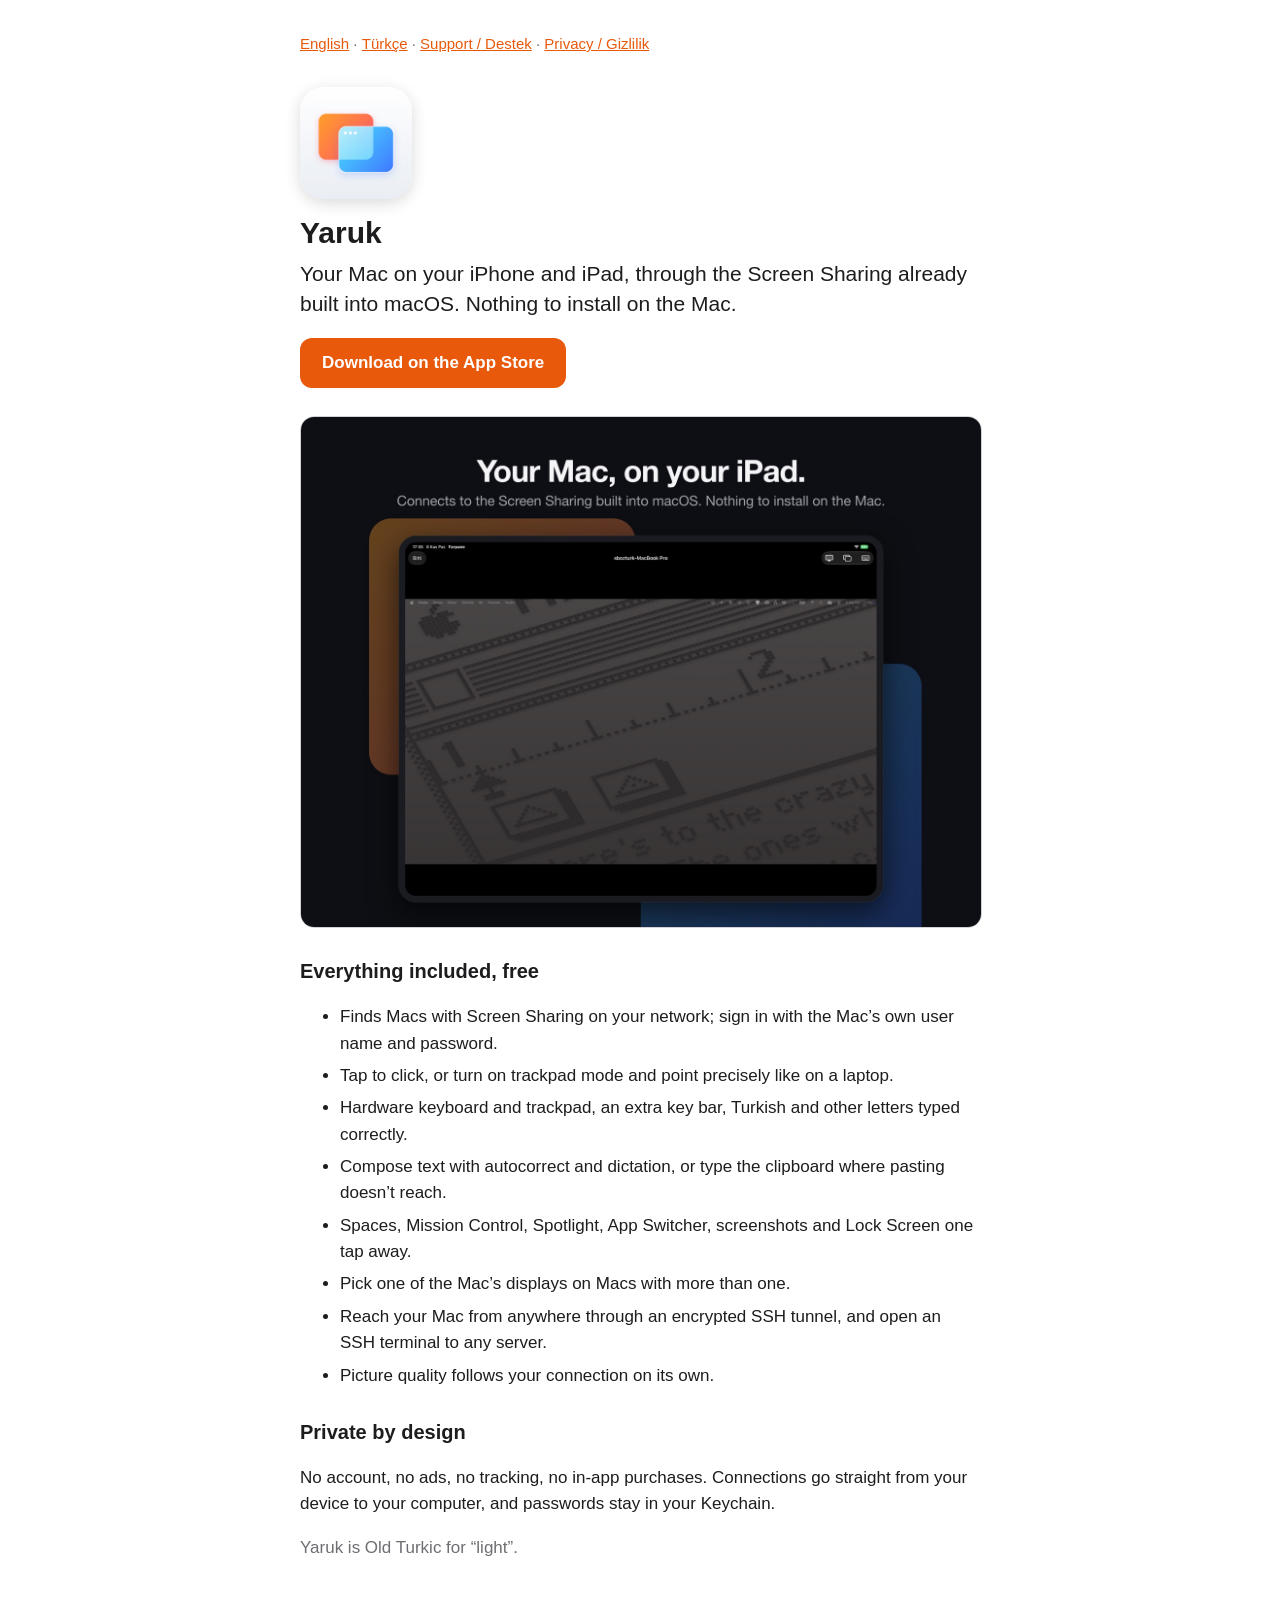
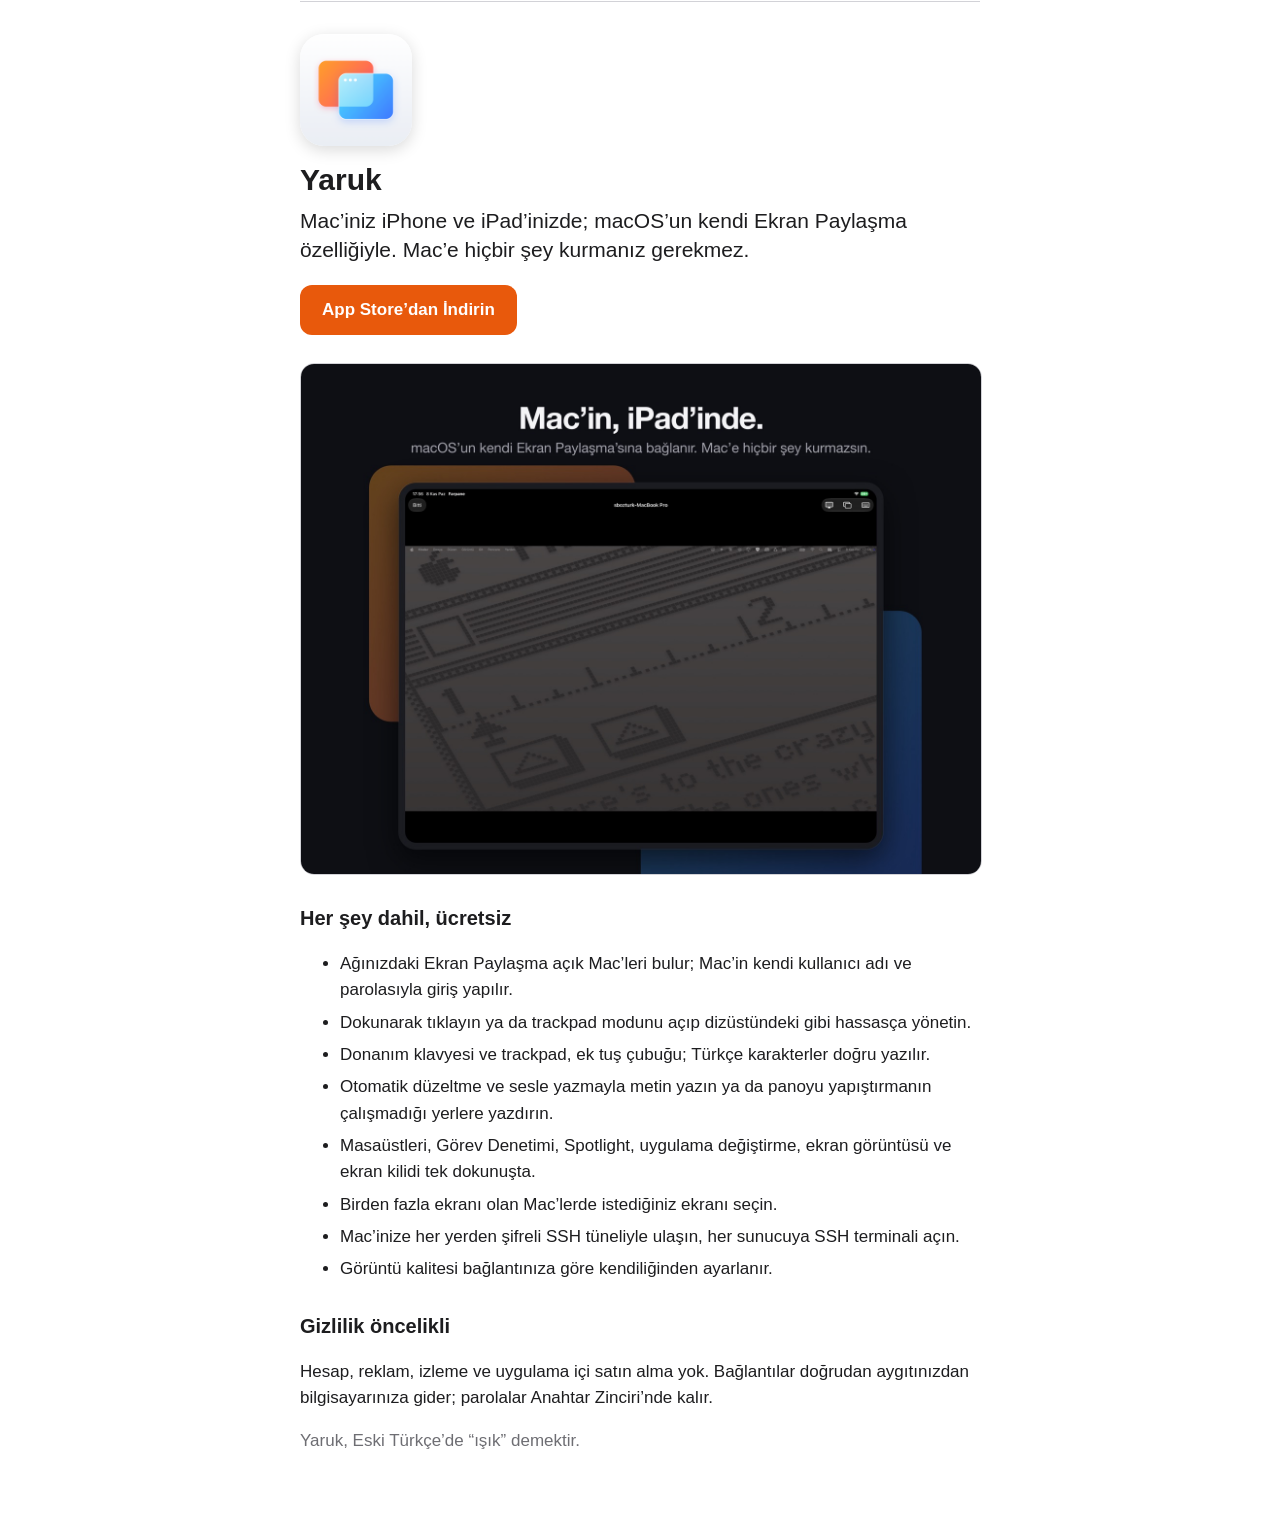
==== yaruk/index.html @ 724963b7 "Yaruk: home, privacy and support pages" ====
<!doctype html>
<html lang="en">
<head>
<meta charset="utf-8">
<meta name="viewport" content="width=device-width, initial-scale=1">
<title>Yaruk: Screen Sharing for iPhone and iPad</title>
<meta name="description" content="Control your Mac from iPhone and iPad with the Screen Sharing built into macOS. Free, private, nothing to install on the Mac.">
<meta name="apple-itunes-app" content="app-id=6831598272">
<link rel="icon" href="img/icon.png">
<link rel="stylesheet" href="style.css">
</head>
<body>
<main>
<nav><a href="#en">English</a> · <a href="#tr" lang="tr">Türkçe</a> · <a href="support.html">Support / Destek</a> · <a href="privacy.html">Privacy / Gizlilik</a></nav>

<article id="en" class="hero">
<img class="icon" src="img/icon.png" width="112" height="112" alt="">
<h1>Yaruk</h1>
<p class="tagline">Your Mac on your iPhone and iPad, through the Screen Sharing already built into macOS. Nothing to install on the Mac.</p>
<p><a class="button" href="https://apps.apple.com/app/id6831598272">Download on the App Store</a></p>
<img class="shot" src="img/ipad-en.jpg" alt="Yaruk showing a Mac desktop on an iPad">
<h2>Everything included, free</h2>
<ul>
<li>Finds Macs with Screen Sharing on your network; sign in with the Mac’s own user name and password.</li>
<li>Tap to click, or turn on trackpad mode and point precisely like on a laptop.</li>
<li>Hardware keyboard and trackpad, an extra key bar, Turkish and other letters typed correctly.</li>
<li>Compose text with autocorrect and dictation, or type the clipboard where pasting doesn’t reach.</li>
<li>Spaces, Mission Control, Spotlight, App Switcher, screenshots and Lock Screen one tap away.</li>
<li>Pick one of the Mac’s displays on Macs with more than one.</li>
<li>Reach your Mac from anywhere through an encrypted SSH tunnel, and open an SSH terminal to any server.</li>
<li>Picture quality follows your connection on its own.</li>
</ul>
<h2>Private by design</h2>
<p>No account, no ads, no tracking, no in-app purchases. Connections go straight from your device to your computer, and passwords stay in your Keychain.</p>
<p class="date">Yaruk is Old Turkic for “light”.</p>
</article>

<article id="tr" lang="tr" class="hero">
<img class="icon" src="img/icon.png" width="112" height="112" alt="">
<h1>Yaruk</h1>
<p class="tagline">Mac’iniz iPhone ve iPad’inizde; macOS’un kendi Ekran Paylaşma özelliğiyle. Mac’e hiçbir şey kurmanız gerekmez.</p>
<p><a class="button" href="https://apps.apple.com/tr/app/id6831598272">App Store’dan İndirin</a></p>
<img class="shot" src="img/ipad-tr.jpg" alt="iPad’de Mac masaüstünü gösteren Yaruk">
<h2>Her şey dahil, ücretsiz</h2>
<ul>
<li>Ağınızdaki Ekran Paylaşma açık Mac’leri bulur; Mac’in kendi kullanıcı adı ve parolasıyla giriş yapılır.</li>
<li>Dokunarak tıklayın ya da trackpad modunu açıp dizüstündeki gibi hassasça yönetin.</li>
<li>Donanım klavyesi ve trackpad, ek tuş çubuğu; Türkçe karakterler doğru yazılır.</li>
<li>Otomatik düzeltme ve sesle yazmayla metin yazın ya da panoyu yapıştırmanın çalışmadığı yerlere yazdırın.</li>
<li>Masaüstleri, Görev Denetimi, Spotlight, uygulama değiştirme, ekran görüntüsü ve ekran kilidi tek dokunuşta.</li>
<li>Birden fazla ekranı olan Mac’lerde istediğiniz ekranı seçin.</li>
<li>Mac’inize her yerden şifreli SSH tüneliyle ulaşın, her sunucuya SSH terminali açın.</li>
<li>Görüntü kalitesi bağlantınıza göre kendiliğinden ayarlanır.</li>
</ul>
<h2>Gizlilik öncelikli</h2>
<p>Hesap, reklam, izleme ve uygulama içi satın alma yok. Bağlantılar doğrudan aygıtınızdan bilgisayarınıza gider; parolalar Anahtar Zinciri’nde kalır.</p>
<p class="date">Yaruk, Eski Türkçe’de “ışık” demektir.</p>
</article>
</main>
</body>
</html>
---- yaruk/style.css ----
:root { color-scheme: light dark; --bg: #fff; --fg: #1d1d1f; --muted: #6e6e73; --accent: #e8590c; --line: #d2d2d7; }
@media (prefers-color-scheme: dark) { :root { --bg: #000; --fg: #f5f5f7; --muted: #a1a1a6; --accent: #ff8a3d; --line: #38383a; } }
body { margin: 0; background: var(--bg); color: var(--fg); font: 17px/1.55 -apple-system, BlinkMacSystemFont, "Helvetica Neue", sans-serif; }
main { max-width: 680px; margin: 0 auto; padding: 32px 16px 64px; }
nav { font-size: 15px; color: var(--muted); }
a { color: var(--accent); }
article { padding-top: 24px; }
article + article { margin-top: 40px; border-top: 1px solid var(--line); }
h1 { font-size: 30px; line-height: 1.2; margin: 0 0 4px; }
h2 { font-size: 20px; margin: 28px 0 8px; }
.date { color: var(--muted); margin-top: 0; }
li { margin: 6px 0; }
code { font: 15px ui-monospace, Menlo, monospace; overflow-wrap: anywhere; }
.hero { text-align: left; }
.icon { display: block; border-radius: 24px; margin: 8px 0 16px; box-shadow: 0 4px 16px rgb(0 0 0 / 0.15); }
.tagline { font-size: 21px; line-height: 1.4; margin: 8px 0 20px; }
.button { display: inline-block; padding: 12px 22px; border-radius: 12px; background: var(--accent); color: #fff; font-weight: 600; text-decoration: none; }
.button:hover { filter: brightness(1.08); }
.shot { display: block; width: 100%; height: auto; margin: 28px 0 8px; border-radius: 14px; border: 1px solid var(--line); }
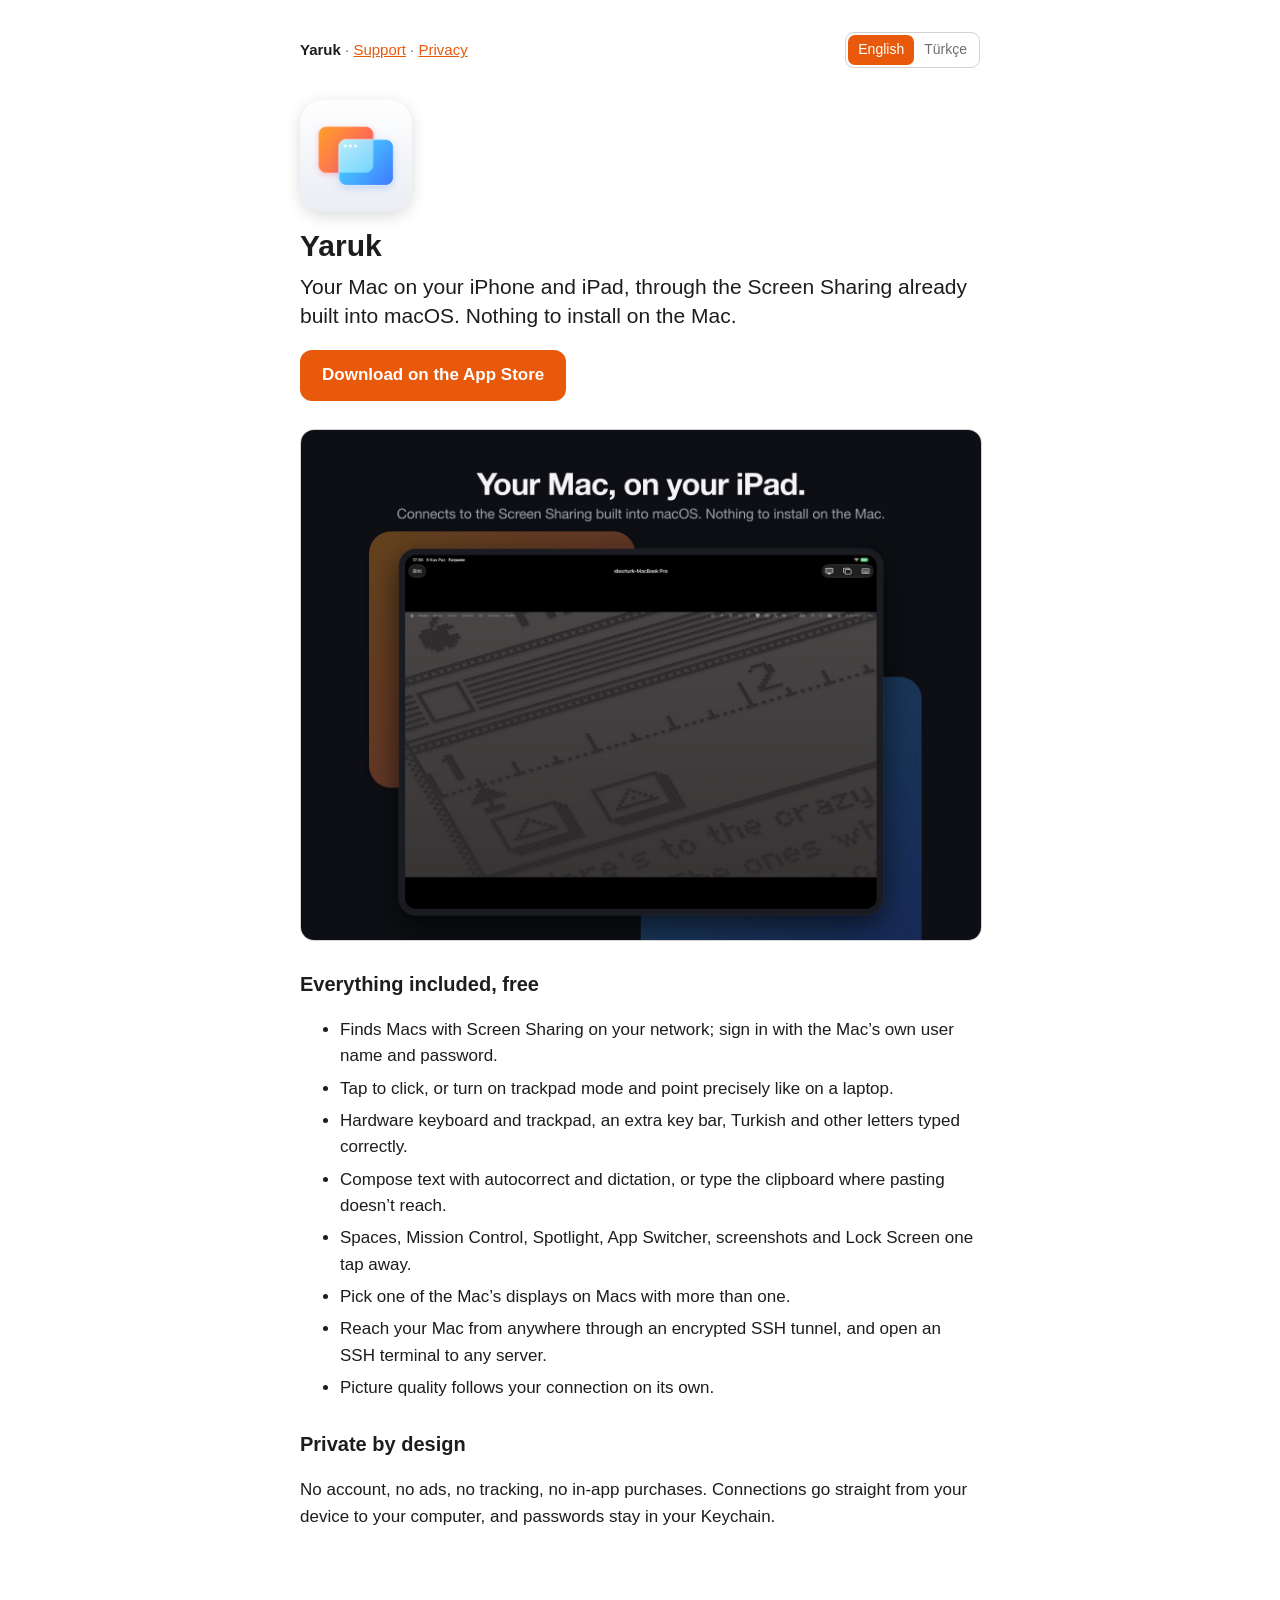
==== commit 5dc39e1d: "Yaruk: one language at a time with a language switch" ====
--- a/yaruk/index.html
+++ b/yaruk/index.html
@@ -1,5 +1,5 @@
 <!doctype html>
-<html lang="en">
+<html lang="en" data-title-tr="Yaruk: iPhone ve iPad için Ekran Paylaşma">
 <head>
 <meta charset="utf-8">
 <meta name="viewport" content="width=device-width, initial-scale=1">
@@ -8,12 +8,26 @@
 <meta name="apple-itunes-app" content="app-id=6831598272">
 <link rel="icon" href="img/icon.png">
 <link rel="stylesheet" href="style.css">
+<script>
+(function () {
+  var l, h = location.hash.slice(1);
+  try { l = localStorage.getItem("lang"); } catch (e) {}
+  if (h === "en" || h === "tr") l = h;
+  if (l !== "en" && l !== "tr") l = /^tr/i.test(navigator.language || "") ? "tr" : "en";
+  document.documentElement.setAttribute("data-lang", l);
+  document.documentElement.lang = l;
+})();
+</script>
+
 </head>
 <body>
 <main>
-<nav><a href="#en">English</a> · <a href="#tr" lang="tr">Türkçe</a> · <a href="support.html">Support / Destek</a> · <a href="privacy.html">Privacy / Gizlilik</a></nav>
+<header class="top">
+<nav><a href="index.html" aria-current="page">Yaruk</a> · <a href="support.html"><span data-l="en">Support</span><span data-l="tr">Destek</span></a> · <a href="privacy.html"><span data-l="en">Privacy</span><span data-l="tr">Gizlilik</span></a></nav>
+<div class="lang" role="group" aria-label="Language / Dil"><button type="button" data-set="en">English</button><button type="button" data-set="tr">Türkçe</button></div>
+</header>
 
-<article id="en" class="hero">
+<article data-l="en" class="hero">
 <img class="icon" src="img/icon.png" width="112" height="112" alt="">
 <h1>Yaruk</h1>
 <p class="tagline">Your Mac on your iPhone and iPad, through the Screen Sharing already built into macOS. Nothing to install on the Mac.</p>
@@ -32,10 +46,9 @@
 </ul>
 <h2>Private by design</h2>
 <p>No account, no ads, no tracking, no in-app purchases. Connections go straight from your device to your computer, and passwords stay in your Keychain.</p>
-<p class="date">Yaruk is Old Turkic for “light”.</p>
 </article>
 
-<article id="tr" lang="tr" class="hero">
+<article lang="tr" data-l="tr" class="hero">
 <img class="icon" src="img/icon.png" width="112" height="112" alt="">
 <h1>Yaruk</h1>
 <p class="tagline">Mac’iniz iPhone ve iPad’inizde; macOS’un kendi Ekran Paylaşma özelliğiyle. Mac’e hiçbir şey kurmanız gerekmez.</p>
@@ -54,8 +67,21 @@
 </ul>
 <h2>Gizlilik öncelikli</h2>
 <p>Hesap, reklam, izleme ve uygulama içi satın alma yok. Bağlantılar doğrudan aygıtınızdan bilgisayarınıza gider; parolalar Anahtar Zinciri’nde kalır.</p>
-<p class="date">Yaruk, Eski Türkçe’de “ışık” demektir.</p>
 </article>
 </main>
+<script>
+(function () {
+  var root = document.documentElement, titles = { en: document.title, tr: root.getAttribute("data-title-tr") };
+  function set(l) {
+    root.setAttribute("data-lang", l);
+    root.lang = l;
+    document.title = titles[l];
+    document.querySelectorAll("[data-set]").forEach(function (b) { b.setAttribute("aria-pressed", b.dataset.set === l); });
+    try { localStorage.setItem("lang", l); } catch (e) {}
+  }
+  document.querySelectorAll("[data-set]").forEach(function (b) { b.addEventListener("click", function () { set(b.dataset.set); }); });
+  set(root.getAttribute("data-lang"));
+})();
+</script>
 </body>
 </html>
--- a/yaruk/style.css
+++ b/yaruk/style.css
@@ -17,3 +17,11 @@
 .button { display: inline-block; padding: 12px 22px; border-radius: 12px; background: var(--accent); color: #fff; font-weight: 600; text-decoration: none; }
 .button:hover { filter: brightness(1.08); }
 .shot { display: block; width: 100%; height: auto; margin: 28px 0 8px; border-radius: 14px; border: 1px solid var(--line); }
+html[data-lang="en"] [data-l="tr"], html[data-lang="tr"] [data-l="en"] { display: none; }
+html[data-lang] article + article { margin-top: 0; border-top: 0; }
+.top { display: flex; flex-wrap: wrap; align-items: center; justify-content: space-between; gap: 12px; }
+nav a[aria-current="page"] { color: var(--fg); text-decoration: none; font-weight: 600; }
+.lang { display: none; border: 1px solid var(--line); border-radius: 9px; padding: 2px; }
+html[data-lang] .lang { display: inline-flex; }
+.lang button { font: inherit; font-size: 14px; border: 0; background: none; color: var(--muted); padding: 4px 10px; border-radius: 7px; cursor: pointer; }
+.lang button[aria-pressed="true"] { background: var(--accent); color: #fff; }
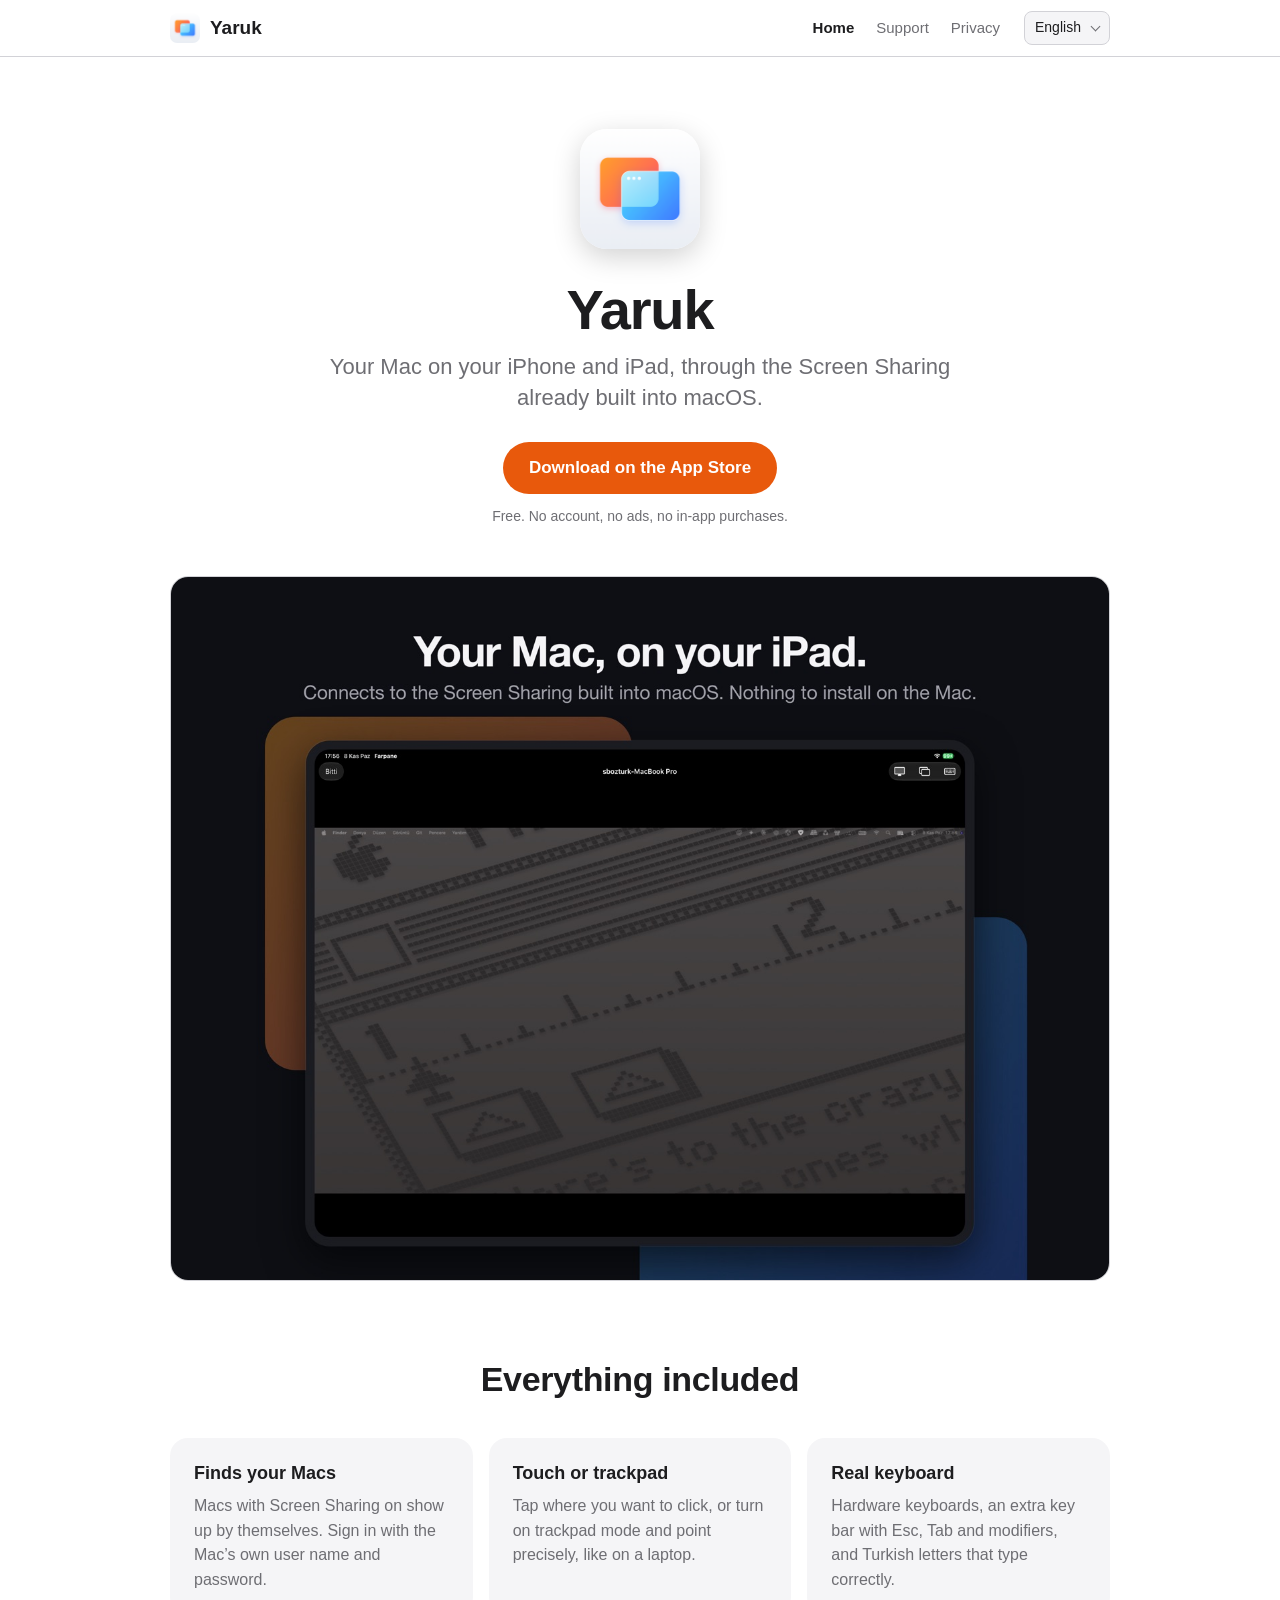
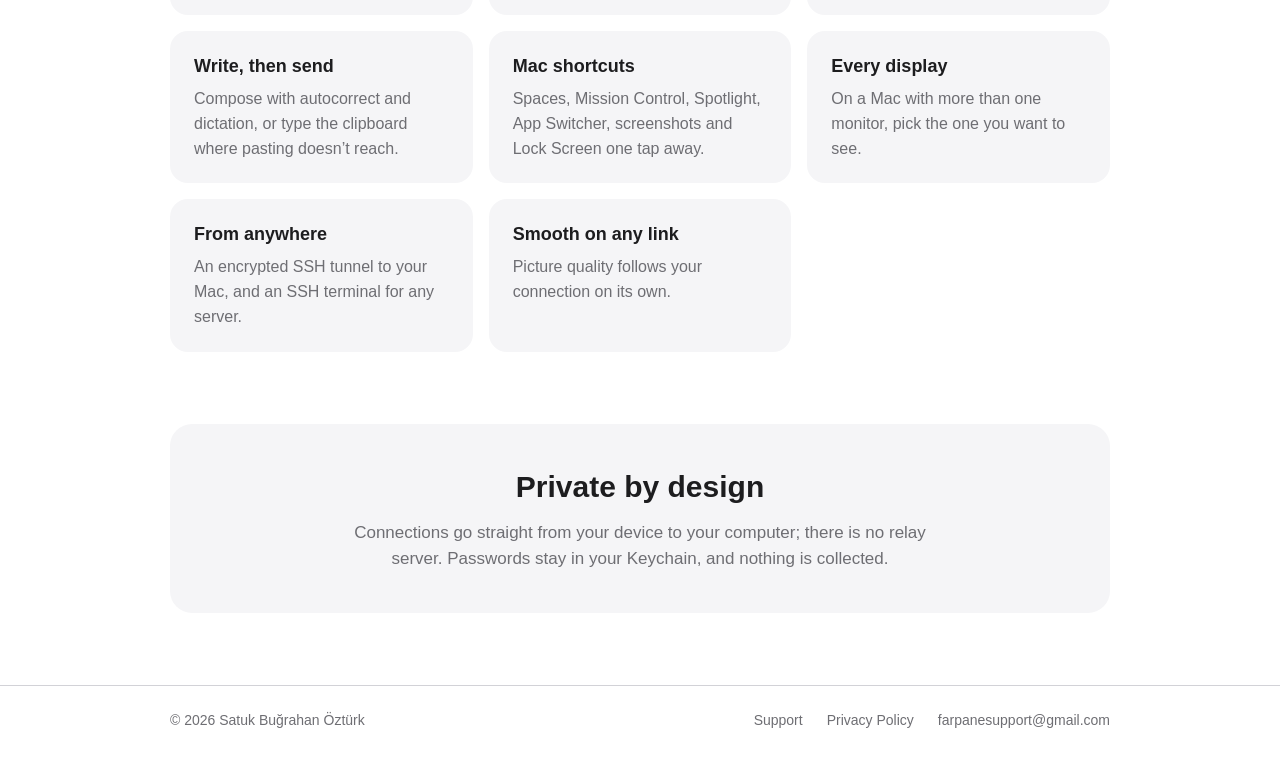
==== commit b0d61073: "Yaruk: site header with menu and language picker, feature cards, footer" ====
--- a/yaruk/index.html
+++ b/yaruk/index.html
@@ -7,7 +7,8 @@
 <meta name="description" content="Control your Mac from iPhone and iPad with the Screen Sharing built into macOS. Free, private, nothing to install on the Mac.">
 <meta name="apple-itunes-app" content="app-id=6831598272">
 <link rel="icon" href="img/icon.png">
-<link rel="stylesheet" href="style.css">
+<link rel="stylesheet" href="site.css?v=3">
+<style>html[data-lang="en"] [data-l="tr"], html[data-lang="tr"] [data-l="en"] { display: none !important; }</style>
 <script>
 (function () {
   var l, h = location.hash.slice(1);
@@ -18,68 +19,85 @@
   document.documentElement.lang = l;
 })();
 </script>
-
 </head>
 <body>
-<main>
-<header class="top">
-<nav><a href="index.html" aria-current="page">Yaruk</a> · <a href="support.html"><span data-l="en">Support</span><span data-l="tr">Destek</span></a> · <a href="privacy.html"><span data-l="en">Privacy</span><span data-l="tr">Gizlilik</span></a></nav>
-<div class="lang" role="group" aria-label="Language / Dil"><button type="button" data-set="en">English</button><button type="button" data-set="tr">Türkçe</button></div>
+<header class="site-header">
+<div class="wrap">
+<a class="brand" href="index.html"><img src="img/icon.png" alt=""><span>Yaruk</span></a>
+<nav class="menu">
+<a href="index.html" aria-current="page"><span data-l="en">Home</span><span data-l="tr" lang="tr">Ana Sayfa</span></a>
+<a href="support.html"><span data-l="en">Support</span><span data-l="tr" lang="tr">Destek</span></a>
+<a href="privacy.html"><span data-l="en">Privacy</span><span data-l="tr" lang="tr">Gizlilik</span></a>
+</nav>
+<label class="lang">
+<select aria-label="Language / Dil">
+<option value="en">English</option>
+<option value="tr">Türkçe</option>
+</select>
+</label>
+</div>
 </header>
 
-<article data-l="en" class="hero">
-<img class="icon" src="img/icon.png" width="112" height="112" alt="">
+<main class="home">
+<div class="wrap">
+<section class="hero">
+<img class="icon" src="img/icon.png" alt="">
 <h1>Yaruk</h1>
-<p class="tagline">Your Mac on your iPhone and iPad, through the Screen Sharing already built into macOS. Nothing to install on the Mac.</p>
-<p><a class="button" href="https://apps.apple.com/app/id6831598272">Download on the App Store</a></p>
-<img class="shot" src="img/ipad-en.jpg" alt="Yaruk showing a Mac desktop on an iPad">
-<h2>Everything included, free</h2>
-<ul>
-<li>Finds Macs with Screen Sharing on your network; sign in with the Mac’s own user name and password.</li>
-<li>Tap to click, or turn on trackpad mode and point precisely like on a laptop.</li>
-<li>Hardware keyboard and trackpad, an extra key bar, Turkish and other letters typed correctly.</li>
-<li>Compose text with autocorrect and dictation, or type the clipboard where pasting doesn’t reach.</li>
-<li>Spaces, Mission Control, Spotlight, App Switcher, screenshots and Lock Screen one tap away.</li>
-<li>Pick one of the Mac’s displays on Macs with more than one.</li>
-<li>Reach your Mac from anywhere through an encrypted SSH tunnel, and open an SSH terminal to any server.</li>
-<li>Picture quality follows your connection on its own.</li>
-</ul>
-<h2>Private by design</h2>
-<p>No account, no ads, no tracking, no in-app purchases. Connections go straight from your device to your computer, and passwords stay in your Keychain.</p>
-</article>
+<p><span data-l="en">Your Mac on your iPhone and iPad, through the Screen Sharing already built into macOS.</span><span data-l="tr" lang="tr">Mac’iniz iPhone ve iPad’inizde; macOS’un kendi Ekran Paylaşma özelliğiyle.</span></p>
+<a class="button" data-l="en" href="https://apps.apple.com/app/id6831598272">Download on the App Store</a>
+<a class="button" data-l="tr" lang="tr" href="https://apps.apple.com/tr/app/id6831598272">App Store’dan İndirin</a>
+<span class="note"><span data-l="en">Free. No account, no ads, no in-app purchases.</span><span data-l="tr" lang="tr">Ücretsiz. Hesap yok, reklam yok, uygulama içi satın alma yok.</span></span>
+</section>
+<img class="shot" data-l="en" src="img/ipad-en.jpg" alt="Yaruk showing a Mac desktop on an iPad">
+<img class="shot" data-l="tr" src="img/ipad-tr.jpg" alt="iPad’de Mac masaüstünü gösteren Yaruk">
+<h2 class="section-title"><span data-l="en">Everything included</span><span data-l="tr" lang="tr">Her şey dahil</span></h2>
+<div class="features" data-l="en">
+<div class="feature"><h3>Finds your Macs</h3><p>Macs with Screen Sharing on show up by themselves. Sign in with the Mac’s own user name and password.</p></div>
+<div class="feature"><h3>Touch or trackpad</h3><p>Tap where you want to click, or turn on trackpad mode and point precisely, like on a laptop.</p></div>
+<div class="feature"><h3>Real keyboard</h3><p>Hardware keyboards, an extra key bar with Esc, Tab and modifiers, and Turkish letters that type correctly.</p></div>
+<div class="feature"><h3>Write, then send</h3><p>Compose with autocorrect and dictation, or type the clipboard where pasting doesn’t reach.</p></div>
+<div class="feature"><h3>Mac shortcuts</h3><p>Spaces, Mission Control, Spotlight, App Switcher, screenshots and Lock Screen one tap away.</p></div>
+<div class="feature"><h3>Every display</h3><p>On a Mac with more than one monitor, pick the one you want to see.</p></div>
+<div class="feature"><h3>From anywhere</h3><p>An encrypted SSH tunnel to your Mac, and an SSH terminal for any server.</p></div>
+<div class="feature"><h3>Smooth on any link</h3><p>Picture quality follows your connection on its own.</p></div>
+</div>
+<div class="features" data-l="tr" lang="tr">
+<div class="feature"><h3>Mac’lerinizi bulur</h3><p>Ekran Paylaşma açık Mac’ler kendiliğinden görünür. Mac’in kendi kullanıcı adı ve parolasıyla girersiniz.</p></div>
+<div class="feature"><h3>Dokunmatik ya da trackpad</h3><p>Tıklamak istediğiniz yere dokunun ya da trackpad modunu açıp dizüstündeki gibi hassasça yönetin.</p></div>
+<div class="feature"><h3>Gerçek klavye</h3><p>Donanım klavyesi, Esc, Tab ve değiştirici tuşlu ek tuş çubuğu; Türkçe karakterler doğru yazılır.</p></div>
+<div class="feature"><h3>Yaz, sonra gönder</h3><p>Otomatik düzeltme ve sesle yazmayla yazın ya da panoyu yapıştırmanın çalışmadığı yere yazdırın.</p></div>
+<div class="feature"><h3>Mac kısayolları</h3><p>Masaüstleri, Görev Denetimi, Spotlight, uygulama değiştirme, ekran görüntüsü ve ekran kilidi tek dokunuşta.</p></div>
+<div class="feature"><h3>Her ekran</h3><p>Birden fazla monitörü olan Mac’te görmek istediğiniz ekranı seçin.</p></div>
+<div class="feature"><h3>Her yerden</h3><p>Mac’inize şifreli SSH tüneli, her sunucu için SSH terminali.</p></div>
+<div class="feature"><h3>Her bağlantıda akıcı</h3><p>Görüntü kalitesi bağlantınıza göre kendiliğinden ayarlanır.</p></div>
+</div>
+<section class="privacy-band">
+<h2><span data-l="en">Private by design</span><span data-l="tr" lang="tr">Gizlilik öncelikli</span></h2>
+<p><span data-l="en">Connections go straight from your device to your computer; there is no relay server. Passwords stay in your Keychain, and nothing is collected.</span><span data-l="tr" lang="tr">Bağlantılar doğrudan aygıtınızdan bilgisayarınıza gider; aracı sunucu yoktur. Parolalar Anahtar Zinciri’nde kalır, hiçbir veri toplanmaz.</span></p>
+</section>
+</div>
+</main>
 
-<article lang="tr" data-l="tr" class="hero">
-<img class="icon" src="img/icon.png" width="112" height="112" alt="">
-<h1>Yaruk</h1>
-<p class="tagline">Mac’iniz iPhone ve iPad’inizde; macOS’un kendi Ekran Paylaşma özelliğiyle. Mac’e hiçbir şey kurmanız gerekmez.</p>
-<p><a class="button" href="https://apps.apple.com/tr/app/id6831598272">App Store’dan İndirin</a></p>
-<img class="shot" src="img/ipad-tr.jpg" alt="iPad’de Mac masaüstünü gösteren Yaruk">
-<h2>Her şey dahil, ücretsiz</h2>
-<ul>
-<li>Ağınızdaki Ekran Paylaşma açık Mac’leri bulur; Mac’in kendi kullanıcı adı ve parolasıyla giriş yapılır.</li>
-<li>Dokunarak tıklayın ya da trackpad modunu açıp dizüstündeki gibi hassasça yönetin.</li>
-<li>Donanım klavyesi ve trackpad, ek tuş çubuğu; Türkçe karakterler doğru yazılır.</li>
-<li>Otomatik düzeltme ve sesle yazmayla metin yazın ya da panoyu yapıştırmanın çalışmadığı yerlere yazdırın.</li>
-<li>Masaüstleri, Görev Denetimi, Spotlight, uygulama değiştirme, ekran görüntüsü ve ekran kilidi tek dokunuşta.</li>
-<li>Birden fazla ekranı olan Mac’lerde istediğiniz ekranı seçin.</li>
-<li>Mac’inize her yerden şifreli SSH tüneliyle ulaşın, her sunucuya SSH terminali açın.</li>
-<li>Görüntü kalitesi bağlantınıza göre kendiliğinden ayarlanır.</li>
-</ul>
-<h2>Gizlilik öncelikli</h2>
-<p>Hesap, reklam, izleme ve uygulama içi satın alma yok. Bağlantılar doğrudan aygıtınızdan bilgisayarınıza gider; parolalar Anahtar Zinciri’nde kalır.</p>
-</article>
-</main>
+<footer class="site-footer">
+<div class="wrap">
+<span class="copy">© 2026 Satuk Buğrahan Öztürk</span>
+<a href="support.html"><span data-l="en">Support</span><span data-l="tr" lang="tr">Destek</span></a>
+<a href="privacy.html"><span data-l="en">Privacy Policy</span><span data-l="tr" lang="tr">Gizlilik Politikası</span></a>
+<a href="mailto:farpanesupport@gmail.com">farpanesupport@gmail.com</a>
+</div>
+</footer>
 <script>
 (function () {
-  var root = document.documentElement, titles = { en: document.title, tr: root.getAttribute("data-title-tr") };
+  var root = document.documentElement, select = document.querySelector(".lang select"),
+      titles = { en: document.title, tr: root.getAttribute("data-title-tr") };
   function set(l) {
     root.setAttribute("data-lang", l);
     root.lang = l;
     document.title = titles[l];
-    document.querySelectorAll("[data-set]").forEach(function (b) { b.setAttribute("aria-pressed", b.dataset.set === l); });
+    select.value = l;
     try { localStorage.setItem("lang", l); } catch (e) {}
   }
-  document.querySelectorAll("[data-set]").forEach(function (b) { b.addEventListener("click", function () { set(b.dataset.set); }); });
+  select.addEventListener("change", function () { set(select.value); });
   set(root.getAttribute("data-lang"));
 })();
 </script>
--- a/yaruk/site.css
+++ b/yaruk/site.css
@@ -0,0 +1,83 @@
+:root {
+  color-scheme: light dark;
+  --bg: #ffffff; --bg-soft: #f5f5f7; --fg: #1d1d1f; --muted: #6e6e73;
+  --accent: #e8590c; --accent-fg: #ffffff; --line: #d2d2d7; --bar: rgb(255 255 255 / 0.8);
+}
+@media (prefers-color-scheme: dark) {
+  :root { --bg: #000000; --bg-soft: #161617; --fg: #f5f5f7; --muted: #a1a1a6;
+          --accent: #ff8a3d; --accent-fg: #000000; --line: #38383a; --bar: rgb(0 0 0 / 0.75); }
+}
+
+/* One language at a time; both show only if scripts are off. */
+html[data-lang="en"] [data-l="tr"], html[data-lang="tr"] [data-l="en"] { display: none !important; }
+
+* { box-sizing: border-box; }
+body { margin: 0; background: var(--bg); color: var(--fg);
+       font: 17px/1.55 -apple-system, BlinkMacSystemFont, "Helvetica Neue", sans-serif;
+       -webkit-font-smoothing: antialiased; }
+a { color: var(--accent); }
+.wrap { max-width: 980px; margin: 0 auto; padding: 0 20px; }
+
+/* Header */
+.site-header { position: sticky; top: 0; z-index: 10; background: var(--bar);
+               backdrop-filter: saturate(180%) blur(20px); -webkit-backdrop-filter: saturate(180%) blur(20px);
+               border-bottom: 1px solid var(--line); }
+.site-header .wrap { display: flex; align-items: center; gap: 24px; height: 56px; }
+.brand { display: flex; align-items: center; gap: 10px; color: var(--fg); text-decoration: none; font-weight: 700; font-size: 19px; }
+.brand img { width: 30px; height: 30px; border-radius: 7px; }
+.menu { display: flex; gap: 22px; margin-left: auto; }
+.menu a { color: var(--muted); text-decoration: none; font-size: 15px; }
+.menu a:hover, .menu a[aria-current="page"] { color: var(--fg); }
+.menu a[aria-current="page"] { font-weight: 600; }
+.lang { display: none; position: relative; }
+html[data-lang] .lang { display: block; }
+.lang select { appearance: none; -webkit-appearance: none; font: inherit; font-size: 14px; color: var(--fg);
+               background: var(--bg-soft); border: 1px solid var(--line); border-radius: 8px;
+               padding: 5px 28px 5px 10px; cursor: pointer; }
+.lang::after { content: ""; position: absolute; right: 11px; top: 50%; width: 6px; height: 6px; margin-top: -5px;
+               border: solid var(--muted); border-width: 0 1.5px 1.5px 0; transform: rotate(45deg); pointer-events: none; }
+
+/* Home */
+.hero { text-align: center; padding: 72px 0 40px; }
+.hero .icon { width: 120px; height: 120px; border-radius: 27px; box-shadow: 0 8px 28px rgb(0 0 0 / 0.18); }
+.hero h1 { font-size: 56px; line-height: 1.05; letter-spacing: -0.02em; margin: 24px 0 12px; }
+.hero p { font-size: 22px; line-height: 1.4; color: var(--muted); max-width: 640px; margin: 0 auto 28px; }
+.button { display: inline-block; padding: 13px 26px; border-radius: 980px; background: var(--accent); color: var(--accent-fg);
+          font-weight: 600; text-decoration: none; }
+.button:hover { filter: brightness(1.08); }
+.note { display: block; margin-top: 12px; font-size: 14px; color: var(--muted); }
+.shot { display: block; width: 100%; height: auto; border-radius: 18px; border: 1px solid var(--line); margin: 8px 0 72px; }
+.section-title { font-size: 34px; letter-spacing: -0.01em; text-align: center; margin: 0 0 32px; }
+.features { display: grid; grid-template-columns: repeat(auto-fit, minmax(260px, 1fr)); gap: 16px; margin-bottom: 72px; }
+.feature { background: var(--bg-soft); border-radius: 18px; padding: 22px 24px; }
+.feature h3 { font-size: 18px; margin: 0 0 6px; }
+.feature p { margin: 0; color: var(--muted); font-size: 16px; }
+.privacy-band { background: var(--bg-soft); border-radius: 22px; padding: 40px 32px; text-align: center; margin-bottom: 72px; }
+.privacy-band h2 { font-size: 30px; margin: 0 0 10px; }
+.privacy-band p { color: var(--muted); max-width: 620px; margin: 0 auto; }
+
+/* Text pages */
+.doc { max-width: 700px; padding: 48px 20px 72px; }
+.doc h1 { font-size: 40px; line-height: 1.15; letter-spacing: -0.01em; margin: 0 0 6px; }
+.doc h2 { font-size: 22px; margin: 32px 0 8px; }
+.date { color: var(--muted); margin-top: 0; }
+li { margin: 6px 0; }
+code { font: 15px ui-monospace, Menlo, monospace; overflow-wrap: anywhere; }
+
+/* Footer */
+.site-footer { border-top: 1px solid var(--line); color: var(--muted); font-size: 14px; }
+.site-footer .wrap { display: flex; flex-wrap: wrap; gap: 8px 24px; padding-top: 24px; padding-bottom: 40px; }
+.site-footer a { color: var(--muted); text-decoration: none; }
+.site-footer a:hover { color: var(--fg); }
+.site-footer .copy { margin-right: auto; }
+
+@media (max-width: 600px) {
+  .site-header .wrap { gap: 14px; }
+  .brand span { display: none; }
+  .menu { gap: 16px; }
+  .hero { padding-top: 48px; }
+  .hero h1 { font-size: 40px; }
+  .hero p { font-size: 19px; }
+  .section-title { font-size: 28px; }
+  .doc h1 { font-size: 32px; }
+}
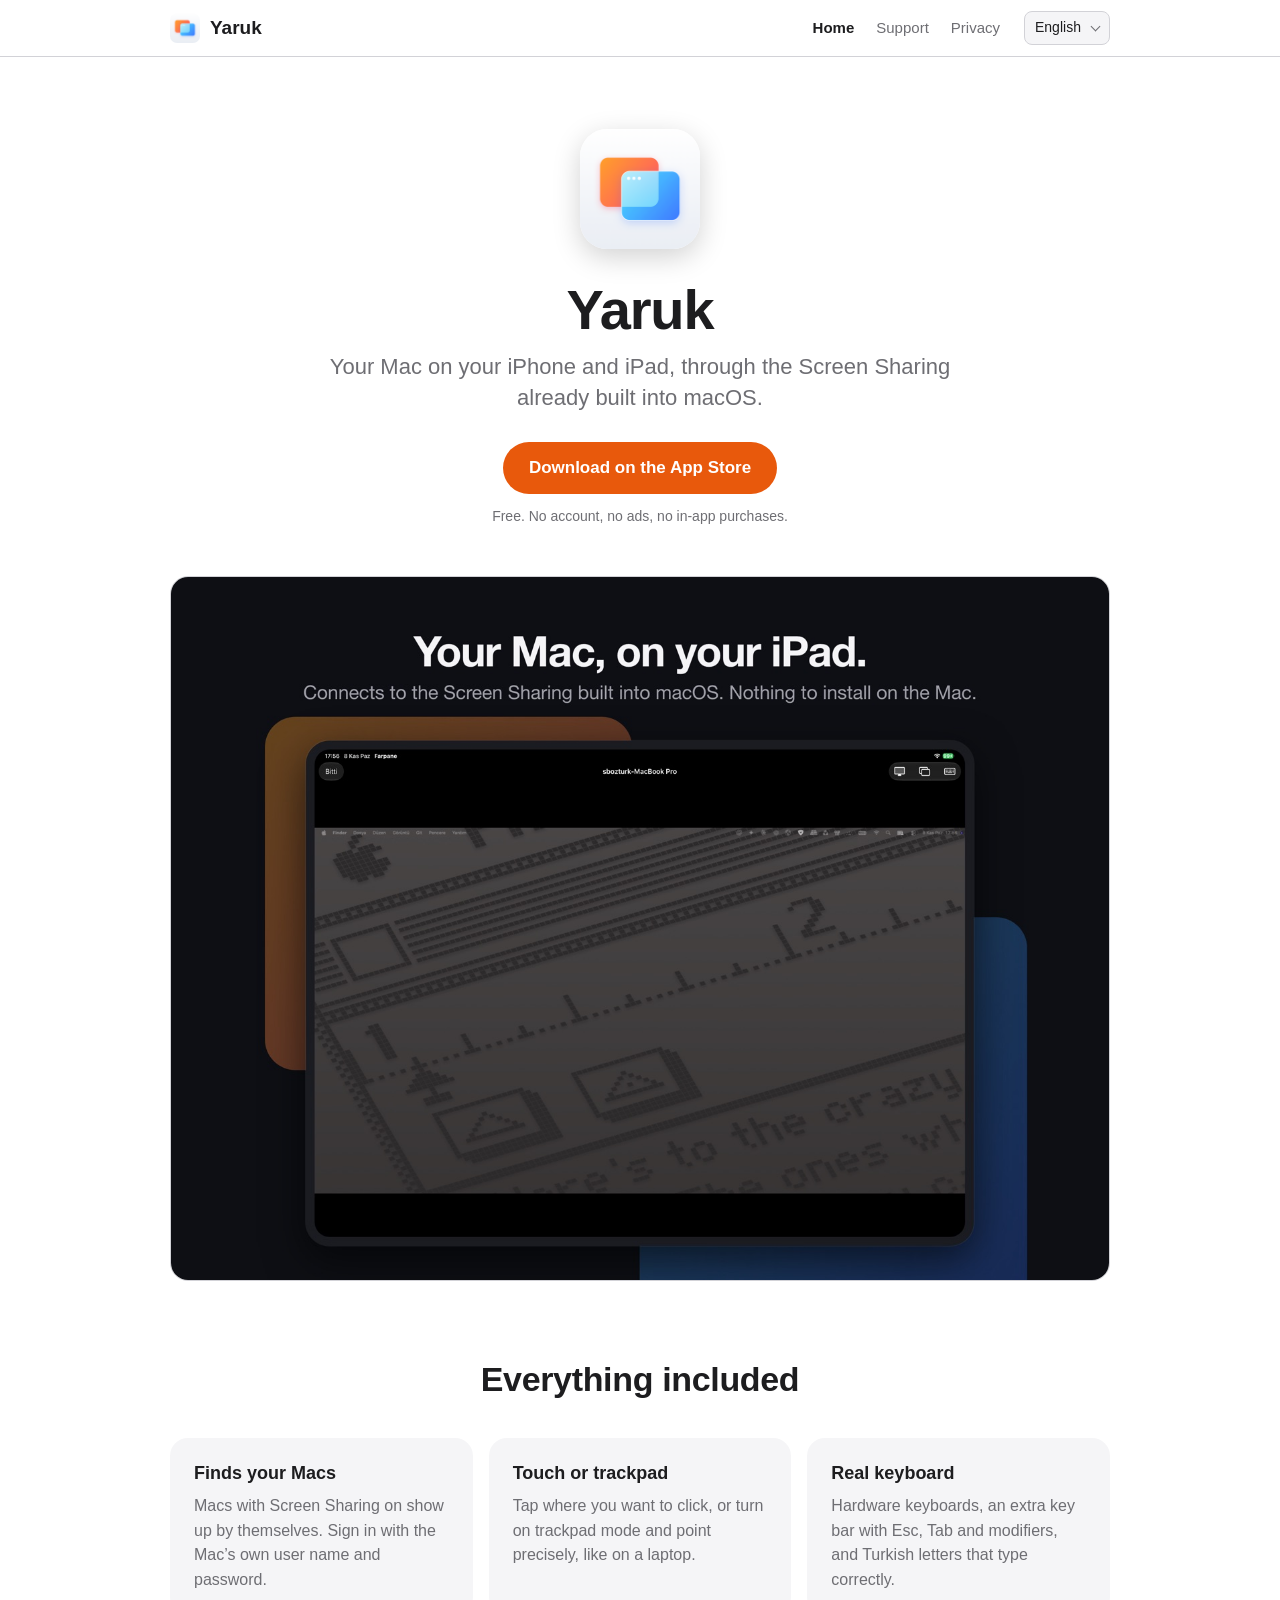
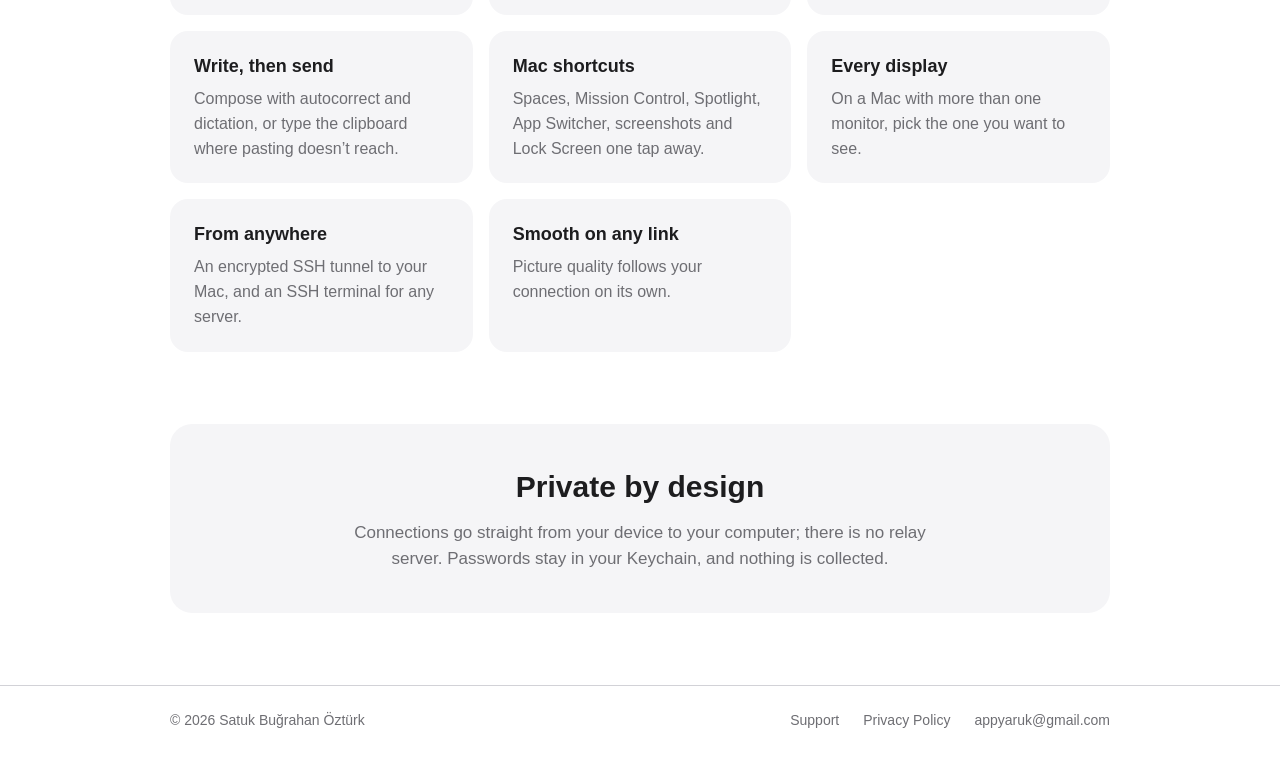
==== commit 6856ccaa: "Yaruk: new support email" ====
--- a/yaruk/index.html
+++ b/yaruk/index.html
@@ -83,7 +83,7 @@
 <span class="copy">© 2026 Satuk Buğrahan Öztürk</span>
 <a href="support.html"><span data-l="en">Support</span><span data-l="tr" lang="tr">Destek</span></a>
 <a href="privacy.html"><span data-l="en">Privacy Policy</span><span data-l="tr" lang="tr">Gizlilik Politikası</span></a>
-<a href="mailto:farpanesupport@gmail.com">farpanesupport@gmail.com</a>
+<a href="mailto:appyaruk@gmail.com">appyaruk@gmail.com</a>
 </div>
 </footer>
 <script>
